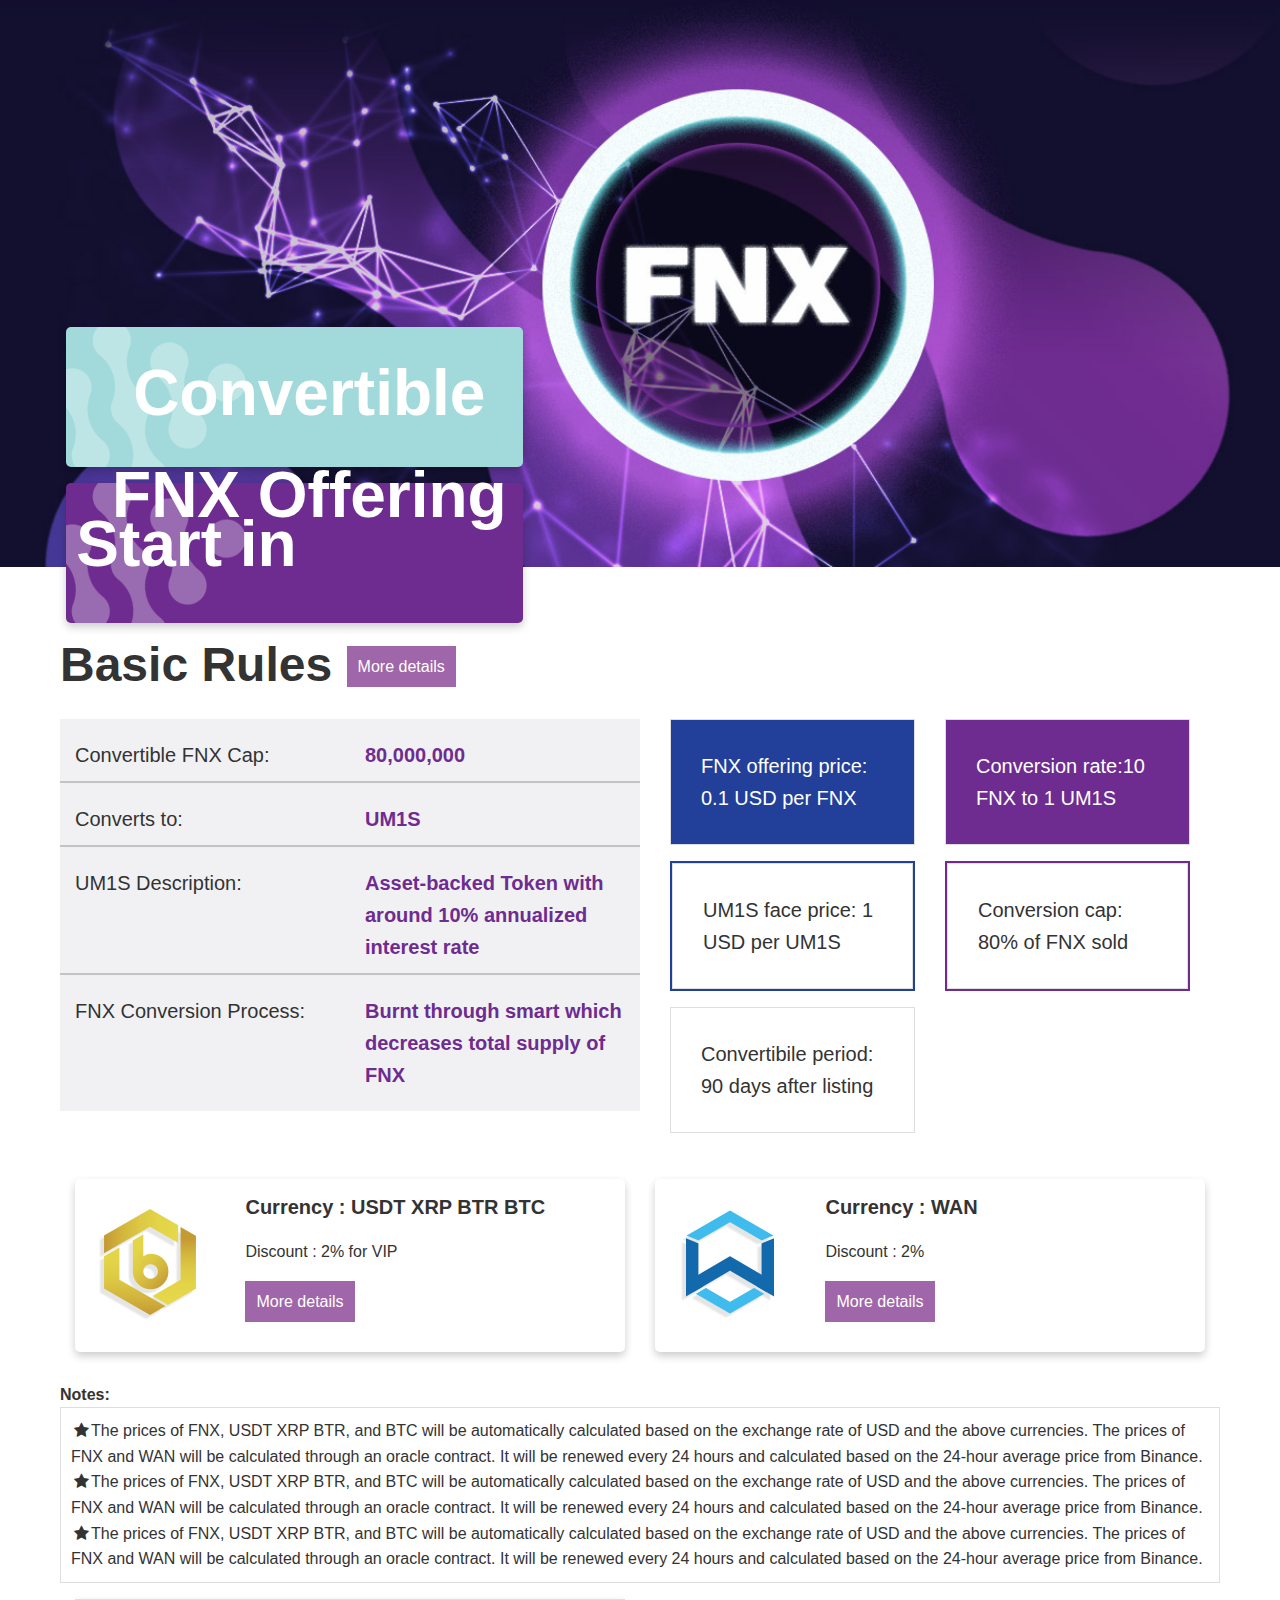
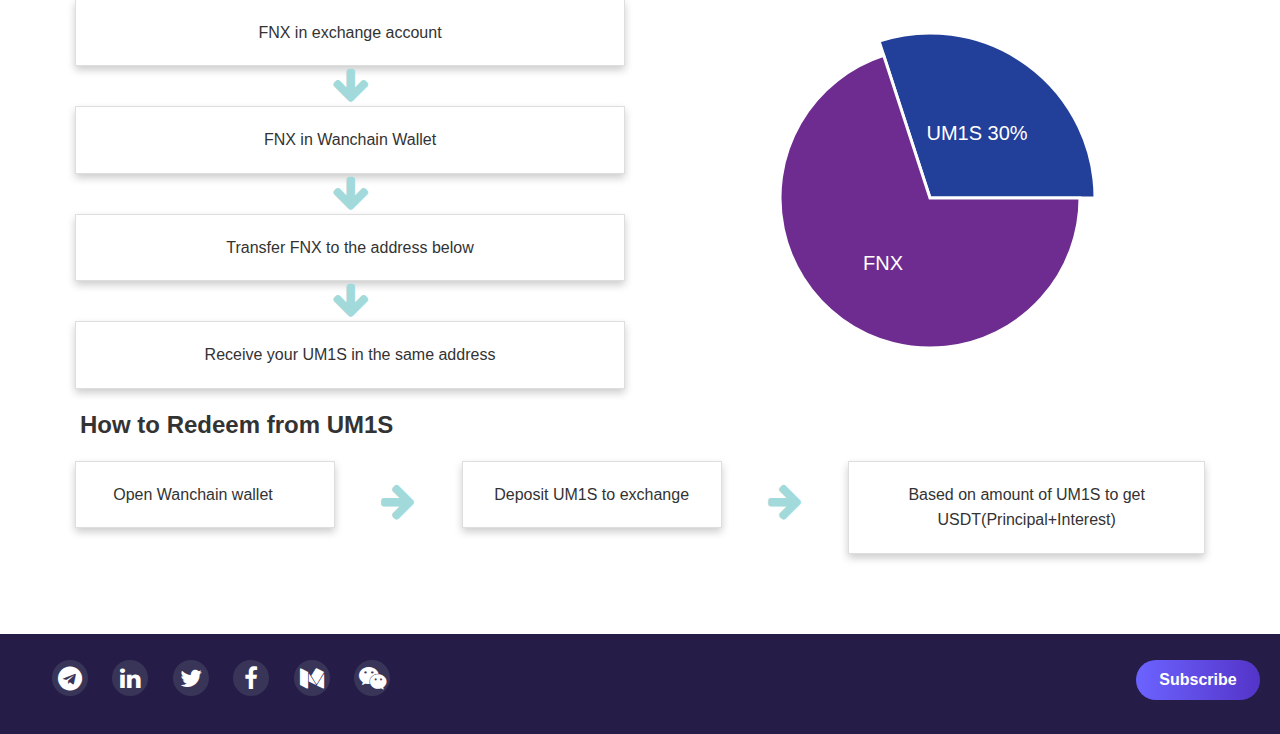
==== icto.html @ cc4f5adf "update" ====
<!DOCTYPE html>
<html lang="en">

<head>
    <meta charset="UTF-8">
    <meta http-equiv="X-UA-Compatible" content="ie=edge">
    <meta name="keywords" content="FinNexus,Defi,Open Finance, FNX" />
    <meta name="viewport"
        content="maximum-scale=1.0,minimum-scale=1.0,user-scalable=0,width=device-width,initial-scale=1.0" />
    <title>ICTO Finnexus</title>
    <link rel="shortcut icon" href="./favicon.ico" type="image/x-icon">
    <link rel="stylesheet" href="./css/amazeui.min.css" />
    <link rel="stylesheet" type="text/css" href="./css/index_icto.css">
    <link rel="stylesheet" href="./css/font-awesome/css/font-awesome.css">

    <script src="./js/jquery.min.js"></script>
    <script src="./js/amazeui.min.js"></script>
    <script type="text/javascript" src="./js/raphael-min.js"></script>
    <script type="text/javascript" src="./js/script.js"></script>
</head>

<body>
    <div class="icto">
        <div class="am-g">
            <img class="am_img" src="./img/banner_icto.jpg" />
            <div class="am-u-sm-6 am_div">
                <div class="am_div2">
                    <img src="./img/Bg_shape_logo.png" />
                    <h1>Convertible FNX Offering</h1>
                </div>
                <ul class=" am-list am-list-static am-list-border am_ul">
                    <img src="./img/Bg_shape_logo.png" />
                    <li>
                        <p>Start in</p>
                        <span id="showtime"></span>
                    </li>
                </ul>
            </div>
        </div>
        <div>
            <div class="am_content">

                <div class="am-g" style="margin-bottom: 30px;">
                    <div class="am_g_h1">
                        <h1>Basic Rules</h1> <button type="button" class="am-btn"
                            style="background-color: #9F66AA; color: #ffffff; padding: 10px;">More details</button>
                    </div>
                    <div class="am-u-sm-6" style="background: #F1F1F3;">
                        <div class="am-g am_g_div">
                            <div class="am-u-sm-6">Convertible FNX Cap: </div>
                            <div class="am-u-sm-6 am_g_div2">80,000,000</div>
                        </div>
                        <div class="am-g am_g_div">
                            <div class="am-u-sm-6">Converts to: </div>
                            <div class="am-u-sm-6 am_g_div2">UM1S</div>
                        </div>
                        <div class="am-g am_g_div">
                            <div class="am-u-sm-6">UM1S Description: </div>
                            <div class="am-u-sm-6 am_g_div2">Asset-backed Token with around 10% annualized
                                interest rate</div>
                        </div>
                        <div class="am-g " style="font-size: 20px;padding-top: 20px; padding-bottom: 20px;">
                            <div class="am-u-sm-6">FNX Conversion Process: </div>
                            <div class="am-u-sm-6 am_g_div2">Burnt through smart which decreases total supply
                                of FNX</div>
                        </div>
                    </div>
                    <div class="am-u-sm-6" style="font-size: 20px;">
                        <div class="am-u-sm-6">
                            <ul class="am-list am-list-static am-list-border">
                                <li style="display: block; padding: 30px; background: #22409A;color: #fff;">FNX offering
                                    price: <span>0.1 USD per
                                        FNX</span></li>
                            </ul>
                            <ul class="am-list am-list-static am-list-border" style="border: 2px solid #22409A;">
                                <li style="display: block; padding: 30px;">UM1S face price: <span>1 USD per UM1S</span>
                                </li>
                            </ul>
                            <ul class="am-list am-list-static am-list-border">
                                <li style="display: block; padding: 30px;">Convertibile period: <span>90 days after
                                        listing</span>
                                </li>
                            </ul>
                        </div>
                        <div class="am-u-sm-6">
                            <ul class="am-list am-list-static am-list-border">
                                <li style="display: block; padding: 30px; background: #6E2C90;color: #fff;">Conversion
                                    rate:<span>10 FNX to 1 UM1S</span>
                                </li>
                            </ul>
                            <ul class="am-list am-list-static am-list-border" style="border: 2px solid #6E2C90;">
                                <li style="display: block; padding: 30px;">Conversion cap: <span>80% of FNX sold</span>
                                </li>
                            </ul>
                        </div>
                    </div>
                </div>

                <div class="am-g" style="margin-bottom: 30px;">
                    <div class="am-u-sm-6">
                        <div class="card">
                            <img src="./img/bitrue_logo.png">
                            <div class="container">
                                <h4 style="font-size: 20px;"><b>Currency : USDT XRP BTR BTC</b></h4>
                                <p>Discount : 2% for VIP</p>
                                <button type="button" class="am-btn"
                                    style="background-color: #9F66AA; color: #ffffff; padding: 10px;">More
                                    details</button>
                            </div>
                        </div>
                    </div>

                    <div class="am-u-sm-6">
                        <div class="card">
                            <img src="./img/wanchainlogo.png">
                            <div class="container">
                                <h4 style="font-size: 20px;"><b>Currency : WAN</b></h4>
                                <p>Discount : 2%</p>
                                <button type="button" class="am-btn"
                                    style="background-color: #9F66AA; color: #ffffff; padding: 10px;">More
                                    details</button>
                            </div>
                        </div>
                    </div>

                </div>

                <ul class="am-list am-list-static am-list-border">
                    <strong>Notes:</strong>
                    <li><i class="am-icon-star am-icon-fw"></i><span>The prices of FNX, USDT XRP BTR, and BTC will be
                            automatically calculated based on the exchange rate of USD and the above currencies. The
                            prices
                            of FNX and WAN will be calculated through an oracle contract. It will be renewed every 24
                            hours
                            and calculated based on the 24-hour average price from Binance.<br /></span>
                        <i class="am-icon-star am-icon-fw"></i><span>The prices of FNX, USDT XRP BTR, and BTC will be
                            automatically calculated based on the exchange rate of USD and the above currencies. The
                            prices
                            of FNX and WAN will be calculated through an oracle contract. It will be renewed every 24
                            hours
                            and calculated based on the 24-hour average price from Binance.<br /></span>
                        <i class="am-icon-star am-icon-fw"></i><span>The prices of FNX, USDT XRP BTR, and BTC will be
                            automatically calculated based on the exchange rate of USD and the above currencies. The
                            prices
                            of FNX and WAN will be calculated through an oracle contract. It will be renewed every 24
                            hours
                            and calculated based on the 24-hour average price from Binance.</span>
                    </li>
                </ul>

                <div class="am-g">
                    <div class="am-u-sm-6">
                        <ul class="am-list am-list-static am-list-border" style="margin: 0;">
                            <li class="div1">FNX in exchange account</li>
                        </ul>
                        <i class="am-icon-arrow-down am-icon-lg div1-i"></i>
                        <ul class="am-list am-list-static am-list-border" style="margin: 0;">
                            <li class="div1">FNX in Wanchain Wallet</li>
                        </ul>
                        <i class="am-icon-arrow-down am-icon-lg div1-i"></i>
                        <ul class="am-list am-list-static am-list-border" style="margin: 0;">
                            <li class="div1">Transfer FNX to the address below</li>
                        </ul>
                        <i class="am-icon-arrow-down am-icon-lg div1-i"></i>
                        <ul class="am-list am-list-static am-list-border" style="margin: 0;">
                            <li class="div1">Receive your UM1S in the same address</li>
                        </ul>
                    </div>
                    <div class="am-u-sm-6">
                        <table>
                            <tbody>
                                <tr>
                                    <th scope="row">UM1S 30%</th>
                                    <td>30%</td>
                                </tr>
                                <tr>
                                    <th scope="row">FNX</th>
                                    <td>70%</td>
                                </tr>
                            </tbody>
                        </table>

                        <div id="holder" style="text-align: center;"></div>
                    </div>
                </div>

                <div class="am-g" style=" padding-bottom: 20px;">
                    <h1 style="padding-left: 20px;">How to Redeem from UM1S</h1>
                    <div class="am-u-sm-3">
                        <ul class="am-list am-list-static am-list-border" style="margin: 0;">
                            <li class="div1">Open Wanchain wallet&ensp;&ensp;&ensp;</li>
                        </ul>
                    </div>
                    <div class="am-u-sm-1">
                        <i class="am-icon-arrow-right am-icon-lg div1-i" style="top: 20px;position: relative;"></i>
                    </div>
                    <div class="am-u-sm-3">
                        <ul class="am-list am-list-static am-list-border" style="margin: 0;">
                            <li class="div1">Deposit UM1S to exchange</li>
                        </ul>
                    </div>
                    <div class="am-u-sm-1">
                        <i class="am-icon-arrow-right am-icon-lg div1-i" style="top: 20px;position: relative;"></i>
                    </div>
                    <div class="am-u-sm-4">
                        <ul class="am-list am-list-static am-list-border" style="margin: 0;">
                            <li class="div1">Based on amount of UM1S to get USDT(Principal+Interest)</li>
                        </ul>
                    </div>
                </div>
            </div>
        </div>

        <!-- footer -->
        <section class="footer" style="border-bottom: 0;">
            <div class="aa7ec1 wrapper" data-class-name="aa7ec1">
                <ul class="left">
                    <li><a href="https://t.me/FinNexusOfficial" target="_blank" rel="noopener noreferrer"><i
                                class="fa fa-telegram"></i></a></li>
                    <li><a href="https://www.linkedin.com/company/finnexus/" target="_blank"
                            rel="noopener noreferrer"><i class="fa fa-linkedin"></i></a></li>
                    <li><a href="https://twitter.com/fin_nexus/" target="_blank" rel="noopener noreferrer"><i
                                class="fa fa-twitter"></i></a></li>
                    <li><a href="https://www.facebook.com/FinNexus/" target="_blank" rel="noopener noreferrer"><i
                                class="fa fa-facebook"></i></a></li>
                    <li><a href="https://medium.com/finnexus/" target="_blank" rel="noopener noreferrer"><i
                                class="fa fa-medium"></i></a></li>
                    <li>
                        <a class="wechat-wrap" href="javascript:;" rel="noopener noreferrer">
                            <i class="fa fa-weixin"></i>
                            <div class="wechat-pop"></div>
                        </a>
                    </li>
                </ul>
                <div class="right subscribe"><a href="https://mailchi.mp/e135a0f4e0d6/insights_summit" target="_blank"
                        disabled><input type="text"
                            placeholder="Please enter the email address"><button>Subscribe</button></a></div>
            </div>
        </section>

    </div>
</body>

<script>
    browserRedirect();

    var div = document.getElementById("showtime");
    setInterval(function () {
        div.innerHTML = showtime();
    }, 1000); //反复执行函数本身
    // $(function () {
    //     $('#my-scrollspy').scrollspy({
    //         animation: 'scale-up',
    //         delay: 500
    //     })
    // });
    // $(function () {
    //     $('#my-scrollspy2').scrollspy({
    //         animation: 'scale-up',
    //         delay: 500
    //     })
    // });
</script>

</html>
---- css/index_icto.css ----
.am_img {
    background-size: cover;
    background-position: 50% 50%;
    width: 100%;
}

.am_div {
    color: #fff;
    position: absolute;
    top: 14%;
    left: 4%;
    width: 38%;
}

.am_div2 {
    background: #A2DADB;
    box-shadow: 0 4px 8px 0 rgba(0, 0, 0, 0.2);
    transition: 0.3s;
    width: 100%;
    border-radius: 5px;
}

.am_div2 h1 {
    font-size: 4em;
    font-weight: 900;
    display: inline-block;
    margin: 0;
    text-align: center;
    position: absolute;
    left: 30px;
    top: 15px;
}

.am_ul {
    font-size: 4em;
    font-weight: 600;
    background: #6E2C90;
    box-shadow: 0 4px 8px 0 rgba(0, 0, 0, 0.2);
    transition: 0.3s;
    width: 100%;
    border-radius: 5px;
}

.am_ul li {
    background: rgba(0, 0, 0, 0) !important;
    border: #fff;
    position: absolute;
    top: 50%;
}

.am_ul li p {
    display: inline-block;
    padding-right: 50px;
}

.am_content {
    box-shadow: 0 4px 8px 0 rgba(0, 0, 0, 0.2), 0 6px 20px 0 rgba(0, 0, 0, 0.19);
    padding: 60px;
}

.am_g_h1 h1 {
    display: inline-block;
    font-size: 3em;
}

.am_g_h1 button {
    background-color: #9F66AA;
    color: #ffffff;
    padding: 10px;
    position: relative;
    top: -10px;
    left: 10px;
}

.am_g_div {
    padding-top: 20px;
    border-bottom: 2px solid #C3C3C3;
    font-size: 20px;
    padding-bottom: 10px;
}

.am_g_div2 {
    color: #6E2C90;
    font-weight: 900;
}

.card {
    box-shadow: 0 4px 8px 0 rgba(0, 0, 0, 0.2);
    transition: 0.3s;
    width: 100%;
    border-radius: 5px;
}

.card:hover {
    box-shadow: 0 8px 16px 0 rgba(0, 0, 0, 0.2);
}

.card img {
    border-radius: 5px 5px 0 0;
    position: relative;
    top: -30px;
}

.card .container {
    padding: 2px 16px;
    display: inline-block;
    position: relative;
    top: 10px;
}

.div1 {
    display: block;
    text-align: center;
    padding: 20px !important;
    box-shadow: 0 4px 8px 0 rgba(0, 0, 0, 0.2);
}

.div1-i {
    color: #A2DADB;
    text-align: center;
    display: block;
}

.footer {
    height: 100px;
    background-color: #251d47;
    border-bottom: 30px solid #151029;
}

.footer .wrapper {
    width: 1280px;
    margin: 0 auto;
    display: -webkit-flex;
    display: flex;
}

.footer .wrapper .left {
    display: block;
    -webkit-flex: 1;
    flex: 1;
    margin-left: 20px;
}

.footer .wrapper .left li {
    display: inline-block;
    margin-top: 26px;
    margin-right: 20px;
}

.footer .wrapper .left li>a {
    display: -webkit-flex;
    display: flex;
    -webkit-justify-content: center;
    justify-content: center;
    -webkit-align-items: center;
    align-items: center;
    background-color: #393558;
    width: 36px;
    text-decoration: none;
    height: 36px;
    border-radius: 100px;
    color: #fff;
}

.footer .wrapper .right.subscribe {
    padding-top: 26px;
    margin-right: 20px;
}

.footer .wrapper .right.subscribe input {
    width: 400px;
    height: 40px;
    text-indent: 20px;
    margin-right: 10px;
    background-color: #39315b;
    border-radius: 20px;
    border: none;
    outline: none;
    font-size: 14px;
    color: #fff;
    letter-spacing: 1px;
    opacity: 0;
}


.footer .wrapper .right.subscribe button {
    width: 124px;
    height: 40px;
    background: linear-gradient(90deg, #6c63ff, #5434c8);
    border-radius: 20px;
    border: none;
    outline: none;
    font-size: 16px;
    font-weight: 600;
    color: #fff;
    cursor: pointer;
}

.footer .wrapper .left li .wechat-wrap {
    position: relative;
}

.footer .wrapper .left li>a i {
    font-size: 24px;
}

.icon-weixin:before {
    content: "\e66a";
}

.footer .wrapper .left li .wechat-pop:after {
    display: block;
    content: "";
    width: 0;
    height: 0;
    border: 8px solid transparent;
    border-top-color: #fff;
    position: absolute;
    left: 50%;
    bottom: -14px;
    margin-left: -8px;
}

.footer .wrapper .left li .wechat-pop {
    display: none;
    width: 120px;
    height: 120px;
    background: #fff url('../img/wx-ewm.jpeg') no-repeat;
    background-size: 120px 120px;
    position: absolute;
    top: -130px;
    left: -42px;
    box-shadow: 0 0 16px rgba(37, 29, 71, .5);
}

.footer .wrapper .left li .wechat-wrap:hover .wechat-pop {
    display: block;
}


.personal-video-centext {
    overflow: hidden;
    /* display: flex;
    display: -webkit-flex; */
    width: 100%;
    border-bottom: #2a2843 1px solid;
    padding-bottom: 10px;
    margin-bottom: 13px;
    padding-left: 50px;
    padding-right: 50px;
}

.personal-video-centext dl {
    width: 30%;
    float: left;
    margin-right: 4%;
}

.personal-video-centext dl dt {
    float: left;
    padding-left: 10%;
}

.personal-video-centext dl dt img {
    display: inline-block;
    width: 100px;
}

.personal-video-centext dl dd {
    float: left;
    padding-left: 20px;
    text-align: -webkit-left;
    text-align: left;
}

.personal-video-centext dl dd h3 {
    color: #1A90FC;
    font-size: 16px;
    font-weight: 600;
    margin: 6px 0 10px 0;
    cursor: pointer;
}

.personal-video-centext dl dd img {
    display: block;
    width: 15px;
    margin: 5px 0;
}

.personal-video-centext dl dd p {
    font-size: 14px;
    font-weight: 600;
}

.personal-video-centext dl dd span {
    display: inline-block;
    font-size: 14px;
    color: #86868e;
    margin-top: 7px;
    width: 195px;
    font-style: italic;
}

#myModal {
    margin-top: 200px;
}

#submit {
    float: right;
    margin-right: 50px;
}

.tip {
    color: black;
    font-size: 12px;
    display: block;
    margin-top: 20px;
    padding: 0 20px;
    margin-bottom: 20px;
    line-height: 1.5;
}

#cancel {
    float: left;
    margin-left: 50px;
}

.video_frame {
    width: 40%;
    height: 500px;
    margin-left: 5%;
}

.video_frame2 {
    width: 60%;
    height: 500px;
    display: block;
    margin: 0 auto;
}
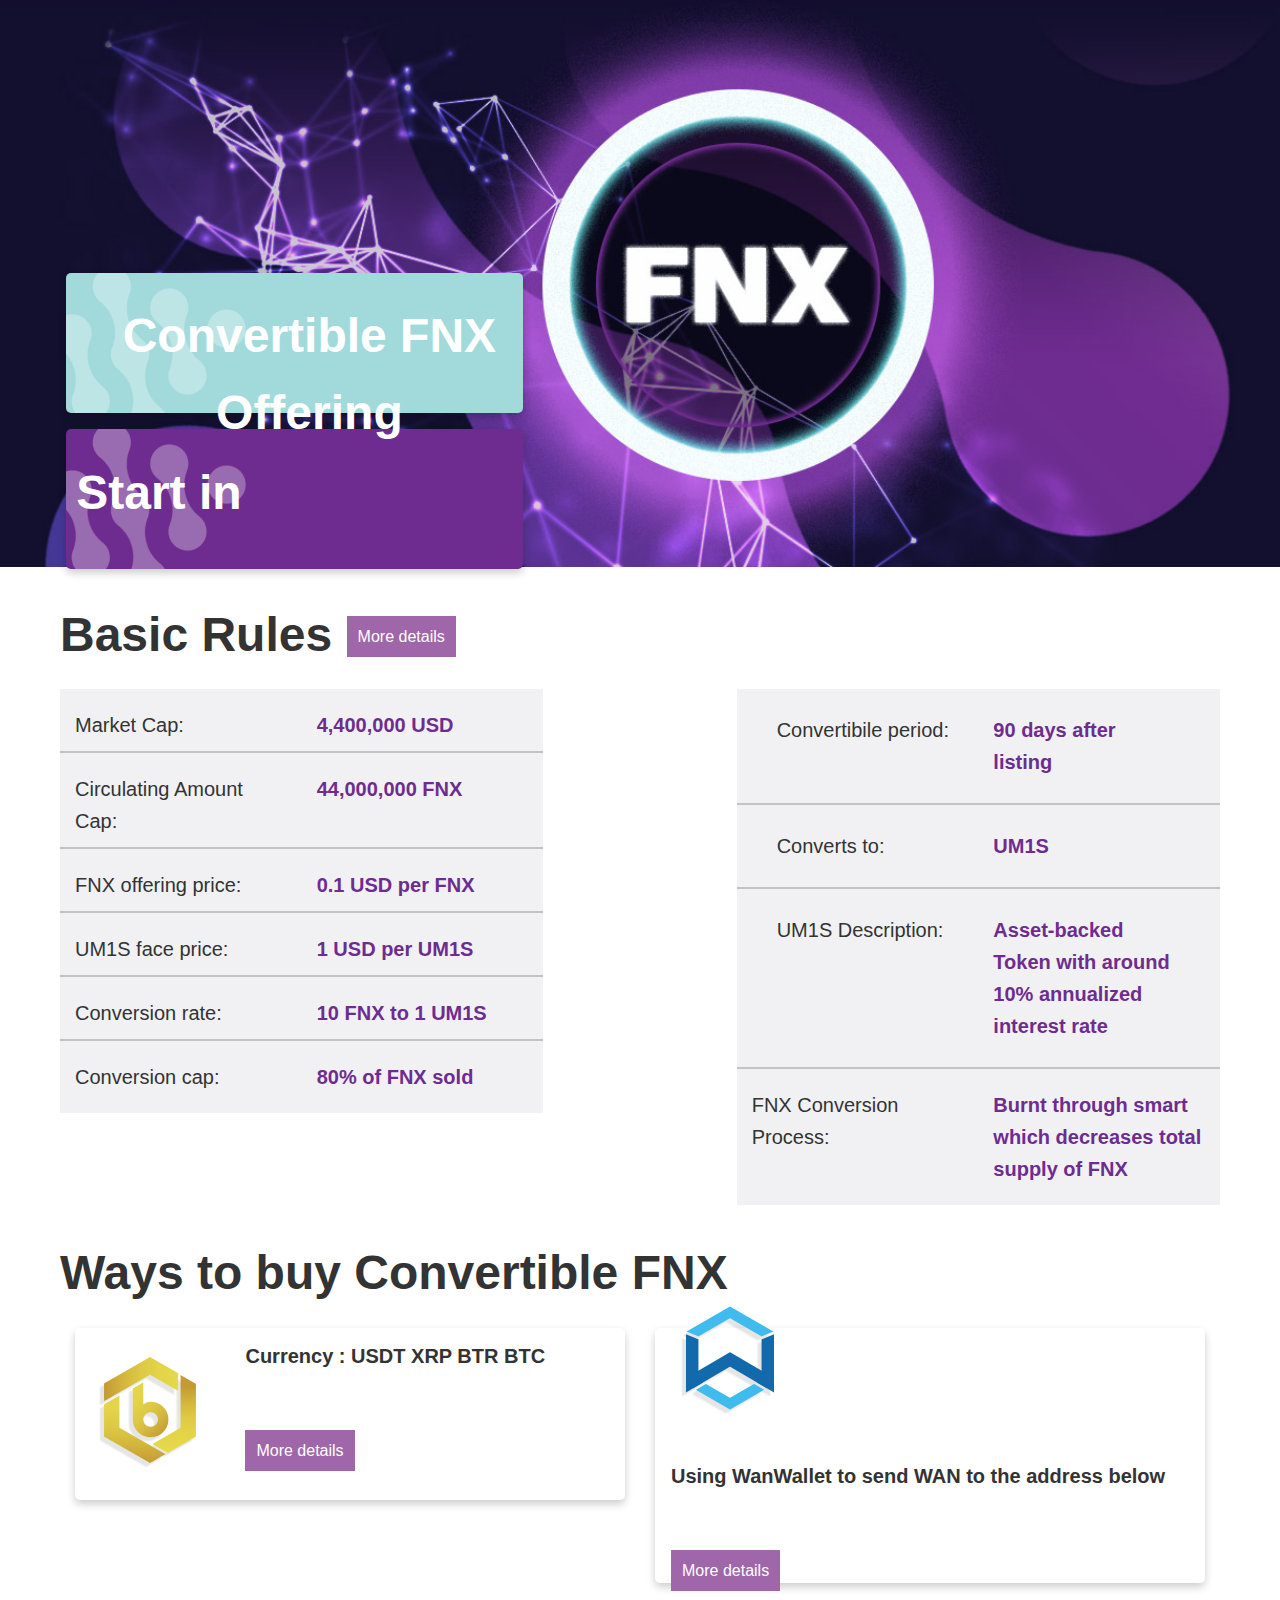
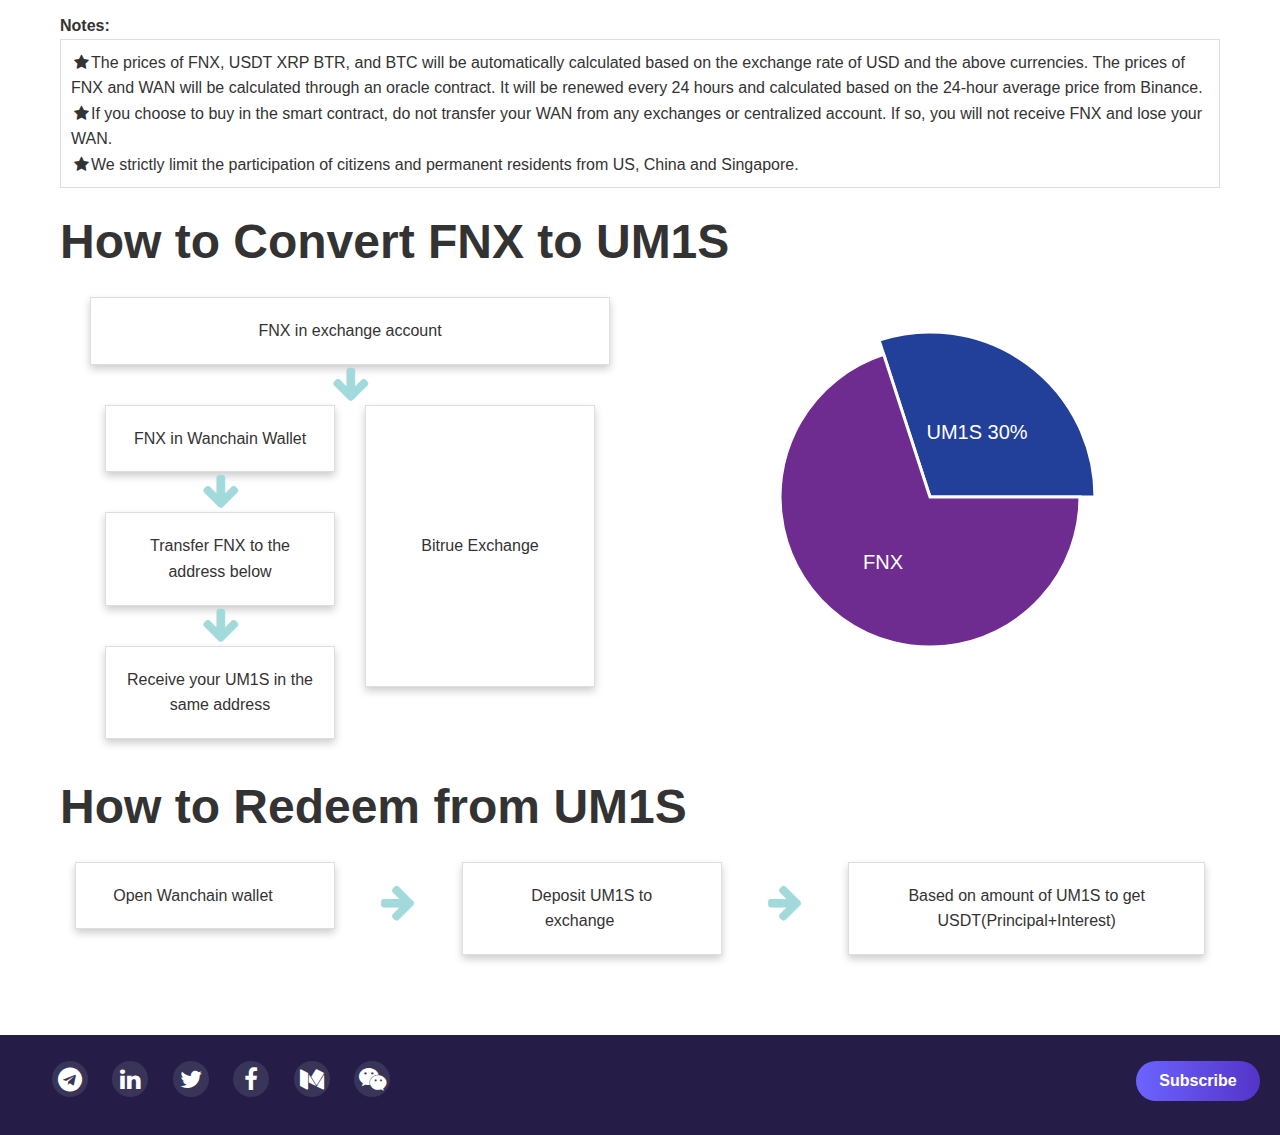
==== commit e4980eda: "update" ====
--- a/icto.html
+++ b/icto.html
@@ -12,15 +12,25 @@
     <link rel="stylesheet" href="./css/amazeui.min.css" />
     <link rel="stylesheet" type="text/css" href="./css/index_icto.css">
     <link rel="stylesheet" href="./css/font-awesome/css/font-awesome.css">
+    <link rel="stylesheet" href="css/jquery.countdown.css" />
+
+    <!--fonts-->
+    <link href='http://fonts.googleapis.com/css?family=Open+Sans:400,700,800,600,300' rel='stylesheet' type='text/css'>
+    <link href='http://fonts.googleapis.com/css?family=Montserrat:400,700' rel='stylesheet' type='text/css'>
+    <!--//fonts-->
 
     <script src="./js/jquery.min.js"></script>
     <script src="./js/amazeui.min.js"></script>
+    <script src="./js/EZView.js"></script>
+    <script src="./js/draggable.js"></script>
     <script type="text/javascript" src="./js/raphael-min.js"></script>
+    <script type="text/javascript" src="./js/icto.js"></script>
+    <script src="js/jquery.countdown.js"></script>
     <script type="text/javascript" src="./js/script.js"></script>
 </head>
 
 <body>
-    <div class="icto">
+    <div>
         <div class="am-g">
             <img class="am_img" src="./img/banner_icto.jpg" />
             <div class="am-u-sm-6 am_div">
@@ -42,59 +52,33 @@
 
                 <div class="am-g" style="margin-bottom: 30px;">
                     <div class="am_g_h1">
-                        <h1>Basic Rules</h1> <button type="button" class="am-btn"
-                            style="background-color: #9F66AA; color: #ffffff; padding: 10px;">More details</button>
+                        <h1>Basic Rules</h1>
+                        <button type="button" class="am-btn"
+                            style="background-color: #9F66AA; color: #ffffff; padding: 10px;"
+                            data-am-modal="{target: '#my-alert', closeViaDimmer: 0, width: 1000, height: 800}">More
+                            details</button>
+
+                        <div class="am-modal am-modal-no-btn" tabindex="-1" id="my-alert">
+                            <div class="am-modal-dialog">
+                                <div class="am-modal-hd">Basic Rules
+                                    <a href="javascript: void(0)" class="am-close am-close-spin"
+                                        data-am-modal-close>&times;</a>
+                                </div>
+                                <div class="am-modal-bd">
+                                    <object data="./pdf/ICTO_en.pdf" type="application/pdf" width="100%" height="700">
+                                        <p>This browsers that do not support PDF embedding:
+                                            <a href="./pdf/ICTO_en.pdf">Download PDF</a>.</p>
+                                    </object>
+                                </div>
+                            </div>
+                        </div>
+
                     </div>
-                    <div class="am-u-sm-6" style="background: #F1F1F3;">
-                        <div class="am-g am_g_div">
-                            <div class="am-u-sm-6">Convertible FNX Cap: </div>
-                            <div class="am-u-sm-6 am_g_div2">80,000,000</div>
-                        </div>
-                        <div class="am-g am_g_div">
-                            <div class="am-u-sm-6">Converts to: </div>
-                            <div class="am-u-sm-6 am_g_div2">UM1S</div>
-                        </div>
-                        <div class="am-g am_g_div">
-                            <div class="am-u-sm-6">UM1S Description: </div>
-                            <div class="am-u-sm-6 am_g_div2">Asset-backed Token with around 10% annualized
-                                interest rate</div>
-                        </div>
-                        <div class="am-g " style="font-size: 20px;padding-top: 20px; padding-bottom: 20px;">
-                            <div class="am-u-sm-6">FNX Conversion Process: </div>
-                            <div class="am-u-sm-6 am_g_div2">Burnt through smart which decreases total supply
-                                of FNX</div>
-                        </div>
-                    </div>
-                    <div class="am-u-sm-6" style="font-size: 20px;">
-                        <div class="am-u-sm-6">
-                            <ul class="am-list am-list-static am-list-border">
-                                <li style="display: block; padding: 30px; background: #22409A;color: #fff;">FNX offering
-                                    price: <span>0.1 USD per
-                                        FNX</span></li>
-                            </ul>
-                            <ul class="am-list am-list-static am-list-border" style="border: 2px solid #22409A;">
-                                <li style="display: block; padding: 30px;">UM1S face price: <span>1 USD per UM1S</span>
-                                </li>
-                            </ul>
-                            <ul class="am-list am-list-static am-list-border">
-                                <li style="display: block; padding: 30px;">Convertibile period: <span>90 days after
-                                        listing</span>
-                                </li>
-                            </ul>
-                        </div>
-                        <div class="am-u-sm-6">
-                            <ul class="am-list am-list-static am-list-border">
-                                <li style="display: block; padding: 30px; background: #6E2C90;color: #fff;">Conversion
-                                    rate:<span>10 FNX to 1 UM1S</span>
-                                </li>
-                            </ul>
-                            <ul class="am-list am-list-static am-list-border" style="border: 2px solid #6E2C90;">
-                                <li style="display: block; padding: 30px;">Conversion cap: <span>80% of FNX sold</span>
-                                </li>
-                            </ul>
-                        </div>
-                    </div>
+                    <div class="am-u-sm-5" style="background: #F1F1F3;" id="rules"></div>
+                    <div class="am-u-sm-5" style="background: #F1F1F3;" id="lists"></div>
                 </div>
+
+                <h1 style="display: inline-block;font-size: 3em;margin-top: 0;">Ways to buy Convertible FNX</h1>
 
                 <div class="am-g" style="margin-bottom: 30px;">
                     <div class="am-u-sm-6">
@@ -102,10 +86,10 @@
                             <img src="./img/bitrue_logo.png">
                             <div class="container">
                                 <h4 style="font-size: 20px;"><b>Currency : USDT XRP BTR BTC</b></h4>
-                                <p>Discount : 2% for VIP</p>
-                                <button type="button" class="am-btn"
+                                <p style="opacity: 0;">Discount : 2% for VIP</p>
+                                <a type="button" href="https://www.baidu.com" target="_blank" class="am-btn"
                                     style="background-color: #9F66AA; color: #ffffff; padding: 10px;">More
-                                    details</button>
+                                    details</a>
                             </div>
                         </div>
                     </div>
@@ -114,99 +98,56 @@
                         <div class="card">
                             <img src="./img/wanchainlogo.png">
                             <div class="container">
-                                <h4 style="font-size: 20px;"><b>Currency : WAN</b></h4>
-                                <p>Discount : 2%</p>
-                                <button type="button" class="am-btn"
-                                    style="background-color: #9F66AA; color: #ffffff; padding: 10px;">More
-                                    details</button>
+                                <h4 style="font-size: 20px;">
+                                    <b>Using WanWallet to send WAN to the address below</b>
+                                </h4>
+                                <p style="opacity: 0;">Discount : 2%</p>
+                                <button type="button" class="am-btn" id="doc-single-toggle"
+                                    style="background-color: #9F66AA; color: #ffffff; padding: 10px;"
+                                    data-am-popover="{theme:'primary',content: '<b>Open Wanchain Wallet → Choose your WAN account → Send Transaction to the smart contract address below</b><br/>Address: 0x0000000000000000000000000000000000'}">
+                                    More details</button>
                             </div>
                         </div>
                     </div>
 
                 </div>
 
-                <ul class="am-list am-list-static am-list-border">
-                    <strong>Notes:</strong>
-                    <li><i class="am-icon-star am-icon-fw"></i><span>The prices of FNX, USDT XRP BTR, and BTC will be
-                            automatically calculated based on the exchange rate of USD and the above currencies. The
-                            prices
-                            of FNX and WAN will be calculated through an oracle contract. It will be renewed every 24
-                            hours
-                            and calculated based on the 24-hour average price from Binance.<br /></span>
-                        <i class="am-icon-star am-icon-fw"></i><span>The prices of FNX, USDT XRP BTR, and BTC will be
-                            automatically calculated based on the exchange rate of USD and the above currencies. The
-                            prices
-                            of FNX and WAN will be calculated through an oracle contract. It will be renewed every 24
-                            hours
-                            and calculated based on the 24-hour average price from Binance.<br /></span>
-                        <i class="am-icon-star am-icon-fw"></i><span>The prices of FNX, USDT XRP BTR, and BTC will be
-                            automatically calculated based on the exchange rate of USD and the above currencies. The
-                            prices
-                            of FNX and WAN will be calculated through an oracle contract. It will be renewed every 24
-                            hours
-                            and calculated based on the 24-hour average price from Binance.</span>
-                    </li>
+                <ul class="am-list am-list-static am-list-border" id="notes">
+                    <strong></strong>
                 </ul>
 
+                <h1 style="display: inline-block;font-size: 3em;margin-top: 0;">How to Convert FNX to UM1S</h1>
                 <div class="am-g">
                     <div class="am-u-sm-6">
-                        <ul class="am-list am-list-static am-list-border" style="margin: 0;">
-                            <li class="div1">FNX in exchange account</li>
-                        </ul>
-                        <i class="am-icon-arrow-down am-icon-lg div1-i"></i>
-                        <ul class="am-list am-list-static am-list-border" style="margin: 0;">
-                            <li class="div1">FNX in Wanchain Wallet</li>
-                        </ul>
-                        <i class="am-icon-arrow-down am-icon-lg div1-i"></i>
-                        <ul class="am-list am-list-static am-list-border" style="margin: 0;">
-                            <li class="div1">Transfer FNX to the address below</li>
-                        </ul>
-                        <i class="am-icon-arrow-down am-icon-lg div1-i"></i>
-                        <ul class="am-list am-list-static am-list-border" style="margin: 0;">
-                            <li class="div1">Receive your UM1S in the same address</li>
-                        </ul>
+                        <div class="am-u-sm-12">
+                            <ul class="am-list am-list-static am-list-border" style="margin: 0;">
+                                <li class="div1">
+                                    FNX in exchange account
+                                </li>
+                            </ul>
+                            <i class="am-icon-arrow-down am-icon-lg div1-i"></i>
+                            <div class="am-u-sm-6" id="exchange"></div>
+                            <div class="am-u-sm-6">
+                                <ul class="am-list am-list-static am-list-border" style="margin: 0;">
+                                    <li class="div1" style="line-height: 15;">
+                                        Bitrue Exchange
+                                    </li>
+                                </ul>
+                            </div>
+                        </div>
                     </div>
+
                     <div class="am-u-sm-6">
                         <table>
-                            <tbody>
-                                <tr>
-                                    <th scope="row">UM1S 30%</th>
-                                    <td>30%</td>
-                                </tr>
-                                <tr>
-                                    <th scope="row">FNX</th>
-                                    <td>70%</td>
-                                </tr>
-                            </tbody>
+                            <tbody id="tbody"></tbody>
                         </table>
 
                         <div id="holder" style="text-align: center;"></div>
                     </div>
                 </div>
 
-                <div class="am-g" style=" padding-bottom: 20px;">
-                    <h1 style="padding-left: 20px;">How to Redeem from UM1S</h1>
-                    <div class="am-u-sm-3">
-                        <ul class="am-list am-list-static am-list-border" style="margin: 0;">
-                            <li class="div1">Open Wanchain wallet&ensp;&ensp;&ensp;</li>
-                        </ul>
-                    </div>
-                    <div class="am-u-sm-1">
-                        <i class="am-icon-arrow-right am-icon-lg div1-i" style="top: 20px;position: relative;"></i>
-                    </div>
-                    <div class="am-u-sm-3">
-                        <ul class="am-list am-list-static am-list-border" style="margin: 0;">
-                            <li class="div1">Deposit UM1S to exchange</li>
-                        </ul>
-                    </div>
-                    <div class="am-u-sm-1">
-                        <i class="am-icon-arrow-right am-icon-lg div1-i" style="top: 20px;position: relative;"></i>
-                    </div>
-                    <div class="am-u-sm-4">
-                        <ul class="am-list am-list-static am-list-border" style="margin: 0;">
-                            <li class="div1">Based on amount of UM1S to get USDT(Principal+Interest)</li>
-                        </ul>
-                    </div>
+                <div class="am-g" style=" padding-bottom: 20px; padding-top: 30px;" id="icto_last">
+                    <h1 style="font-size: 3em;margin-top: 0;"></h1>
                 </div>
             </div>
         </div>
@@ -248,18 +189,6 @@
     setInterval(function () {
         div.innerHTML = showtime();
     }, 1000); //反复执行函数本身
-    // $(function () {
-    //     $('#my-scrollspy').scrollspy({
-    //         animation: 'scale-up',
-    //         delay: 500
-    //     })
-    // });
-    // $(function () {
-    //     $('#my-scrollspy2').scrollspy({
-    //         animation: 'scale-up',
-    //         delay: 500
-    //     })
-    // });
 </script>
 
 </html>--- a/css/index_icto.css
+++ b/css/index_icto.css
@@ -1,3 +1,18 @@
+.am-dimmer-active {
+    overflow: hidden;
+}
+
+.am-dimmer {
+    position: fixed;
+    right: 0;
+    bottom: 0;
+    width: 100%;
+    height: 100%;
+    background-color: rgba(0, 0, 0, .6);
+    z-index: 1100;
+    opacity: 1;
+}
+
 .am_img {
     background-size: cover;
     background-position: 50% 50%;
@@ -7,7 +22,7 @@
 .am_div {
     color: #fff;
     position: absolute;
-    top: 14%;
+    top: 10%;
     left: 4%;
     width: 38%;
 }
@@ -21,18 +36,18 @@
 }
 
 .am_div2 h1 {
-    font-size: 4em;
+    font-size: 3em;
     font-weight: 900;
     display: inline-block;
     margin: 0;
     text-align: center;
     position: absolute;
     left: 30px;
-    top: 15px;
+    top: 8%;
 }
 
 .am_ul {
-    font-size: 4em;
+    font-size: 3em;
     font-weight: 600;
     background: #6E2C90;
     box-shadow: 0 4px 8px 0 rgba(0, 0, 0, 0.2);
@@ -45,7 +60,7 @@
     background: rgba(0, 0, 0, 0) !important;
     border: #fff;
     position: absolute;
-    top: 50%;
+    top: 55%;
 }
 
 .am_ul li p {
@@ -56,6 +71,7 @@
 .am_content {
     box-shadow: 0 4px 8px 0 rgba(0, 0, 0, 0.2), 0 6px 20px 0 rgba(0, 0, 0, 0.19);
     padding: 60px;
+    padding-top: 30px;
 }
 
 .am_g_h1 h1 {
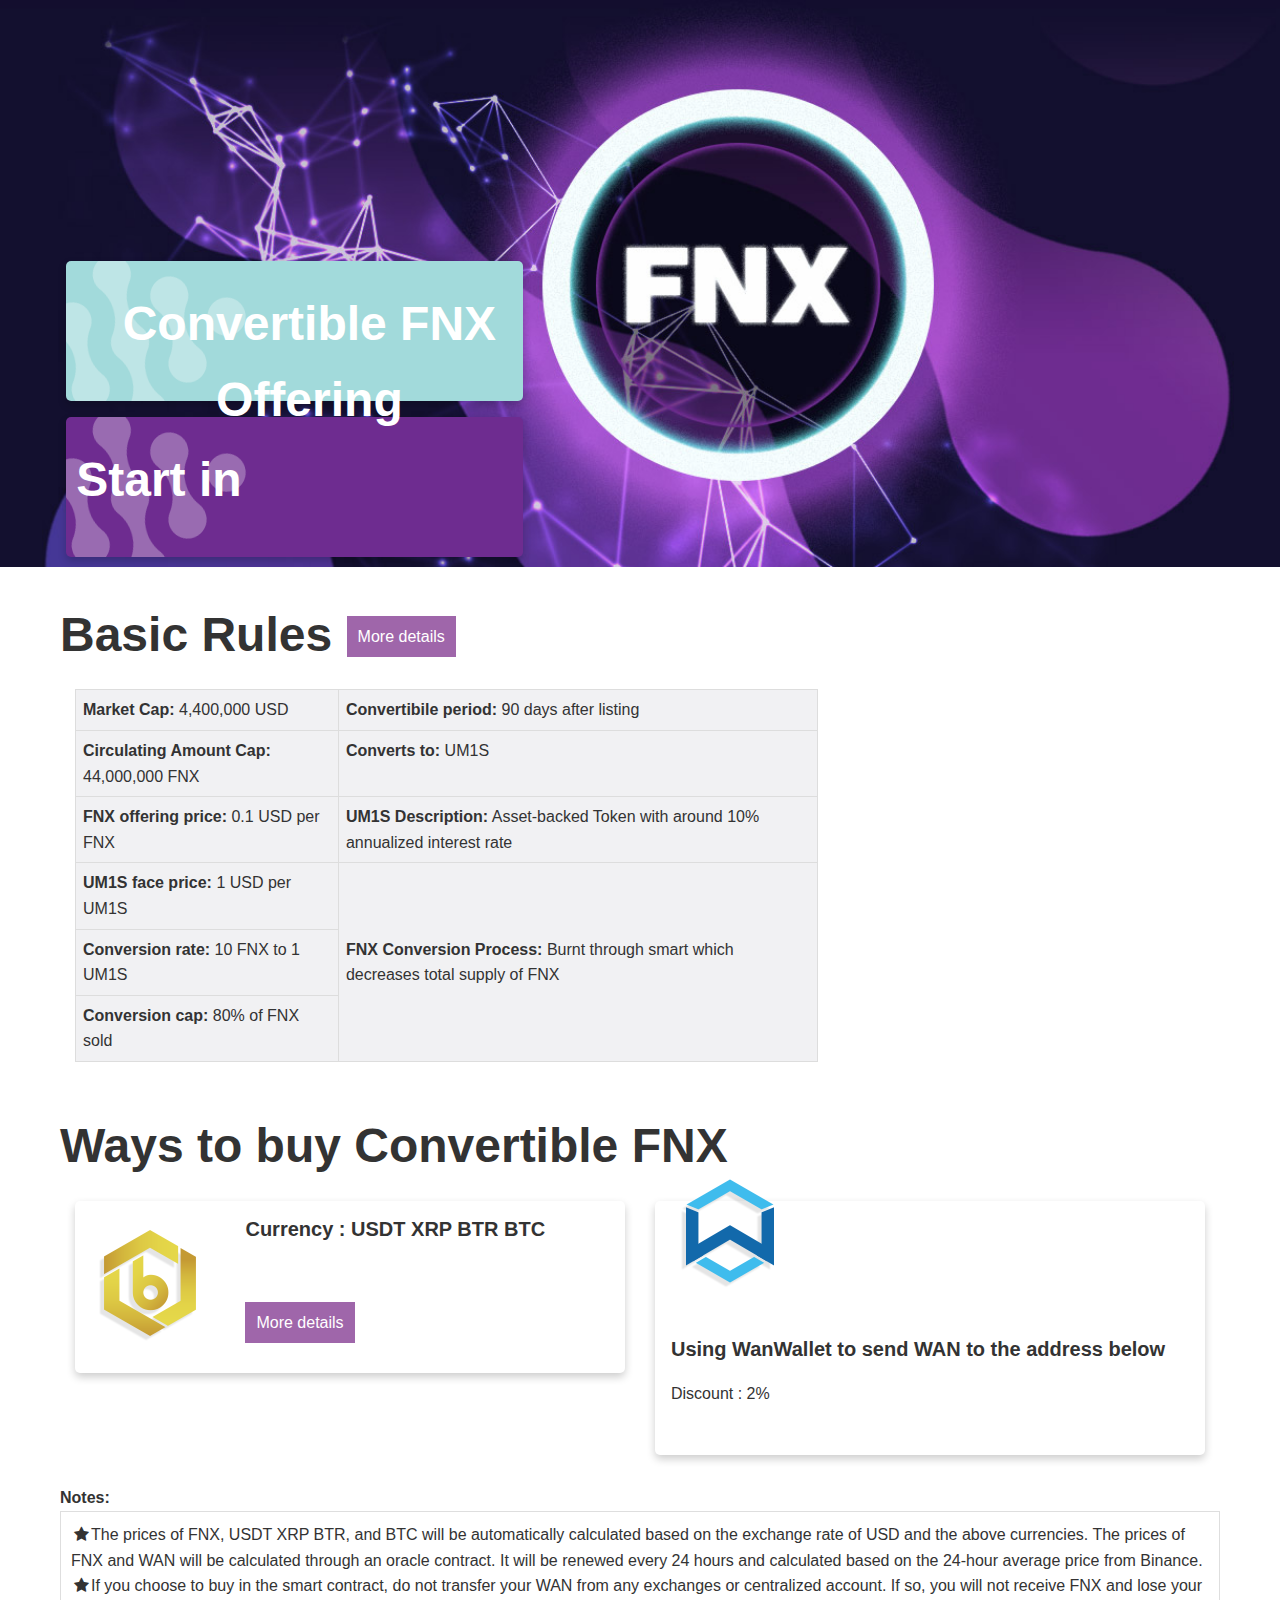
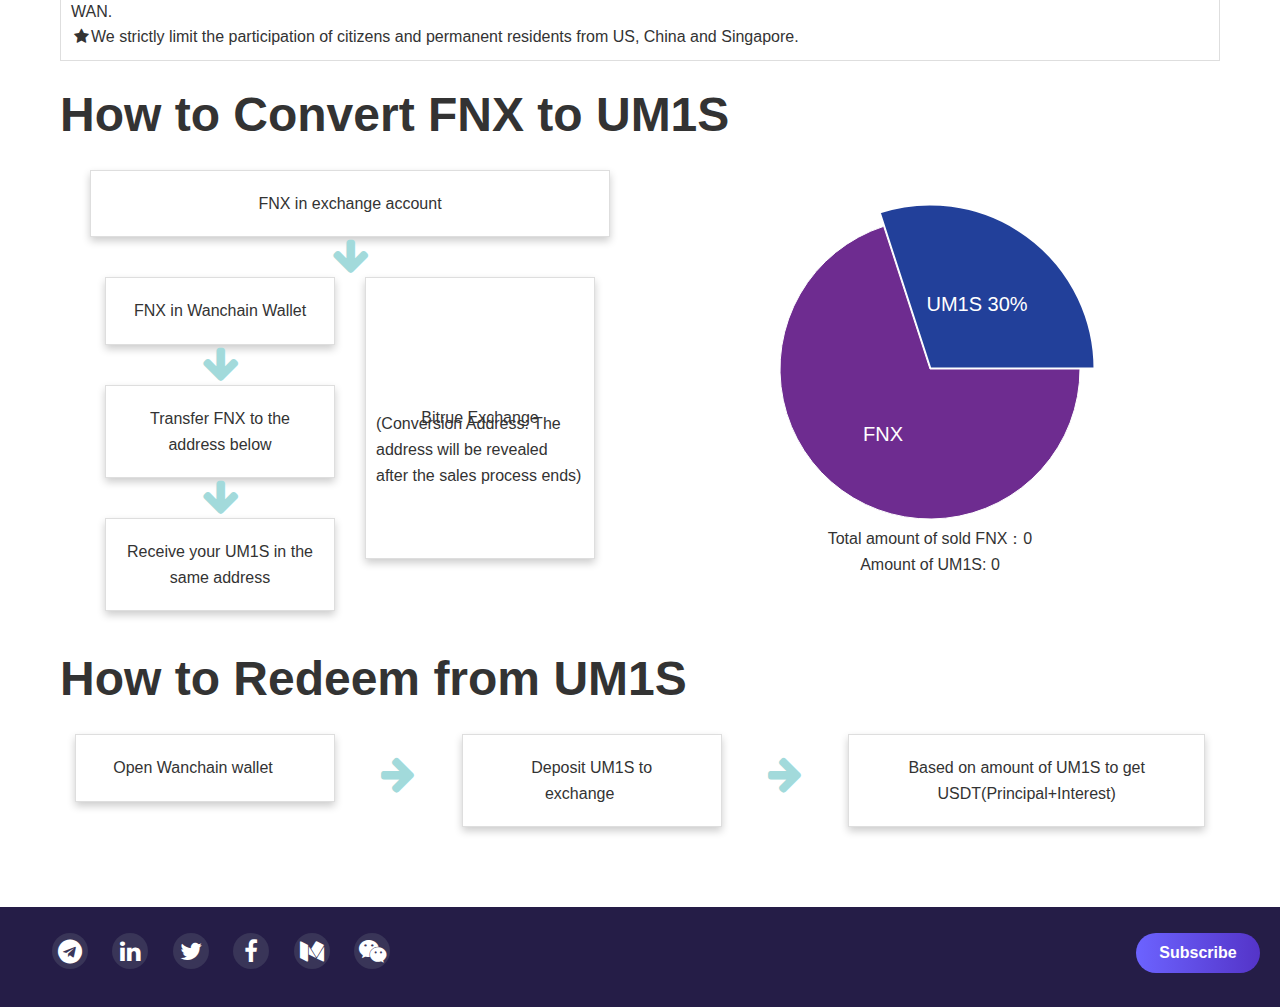
==== commit 29746039: "update" ====
--- a/icto.html
+++ b/icto.html
@@ -12,20 +12,16 @@
     <link rel="stylesheet" href="./css/amazeui.min.css" />
     <link rel="stylesheet" type="text/css" href="./css/index_icto.css">
     <link rel="stylesheet" href="./css/font-awesome/css/font-awesome.css">
-    <link rel="stylesheet" href="css/jquery.countdown.css" />
 
     <!--fonts-->
-    <link href='http://fonts.googleapis.com/css?family=Open+Sans:400,700,800,600,300' rel='stylesheet' type='text/css'>
-    <link href='http://fonts.googleapis.com/css?family=Montserrat:400,700' rel='stylesheet' type='text/css'>
+    <link href='https://fonts.googleapis.com/css?family=Open+Sans:400,700,800,600,300' rel='stylesheet' type='text/css'>
+    <link href='https://fonts.googleapis.com/css?family=Montserrat:400,700' rel='stylesheet' type='text/css'>
     <!--//fonts-->
 
     <script src="./js/jquery.min.js"></script>
     <script src="./js/amazeui.min.js"></script>
-    <script src="./js/EZView.js"></script>
-    <script src="./js/draggable.js"></script>
     <script type="text/javascript" src="./js/raphael-min.js"></script>
     <script type="text/javascript" src="./js/icto.js"></script>
-    <script src="js/jquery.countdown.js"></script>
     <script type="text/javascript" src="./js/script.js"></script>
 </head>
 
@@ -74,8 +70,43 @@
                         </div>
 
                     </div>
-                    <div class="am-u-sm-5" style="background: #F1F1F3;" id="rules"></div>
-                    <div class="am-u-sm-5" style="background: #F1F1F3;" id="lists"></div>
+                    <!-- <div class="am-u-sm-5" style="background: #F1F1F3;" id="rules"></div>
+                    <div class="am-u-sm-5" style="background: #F1F1F3;" id="lists"></div> -->
+                    <div class="am-u-sm-8">
+                        <table class="am-table am-table-bordered am-table-centered" style="background: #F1F1F3;">
+                            <tr>
+                                <td style="text-align: left;"><strong>Market Cap:</strong> 4,400,000 USD</td>
+                                <td style="text-align: left;"><strong>Convertibile period:</strong> 90 days after
+                                    listing
+                                </td>
+                            </tr>
+                            <tr>
+                                <td style="text-align: left;"><strong>Circulating Amount Cap:</strong> 44,000,000 FNX
+                                </td>
+                                <td style="text-align: left;"><strong>Converts to:</strong> UM1S</td>
+                            </tr>
+                            <tr>
+                                <td style="text-align: left;"><strong>FNX offering price:</strong> 0.1 USD per FNX</td>
+                                <td style="text-align: left;"><strong>UM1S Description:</strong> Asset-backed Token with
+                                    around 10%
+                                    annualized interest rate</td>
+                            </tr>
+                            <tr>
+                                <td style="text-align: left;"><strong>UM1S face price:</strong> 1 USD per UM1S</td>
+                                <td style="text-align: left;" rowspan="3" class="am-text-middle"><strong>FNX Conversion
+                                        Process:</strong>
+                                    Burnt through smart which
+                                    decreases total supply of FNX</td>
+                            </tr>
+                            <tr>
+                                <td style="text-align: left;"><strong>Conversion rate:</strong> 10 FNX to 1 UM1S</td>
+                            </tr>
+                            <tr>
+                                <td style="text-align: left;"><strong>Conversion cap:</strong> 80% of FNX sold</td>
+                            </tr>
+                        </table>
+                    </div>
+
                 </div>
 
                 <h1 style="display: inline-block;font-size: 3em;margin-top: 0;">Ways to buy Convertible FNX</h1>
@@ -87,7 +118,7 @@
                             <div class="container">
                                 <h4 style="font-size: 20px;"><b>Currency : USDT XRP BTR BTC</b></h4>
                                 <p style="opacity: 0;">Discount : 2% for VIP</p>
-                                <a type="button" href="https://www.baidu.com" target="_blank" class="am-btn"
+                                <a type="button" href="https://www.bitrue.com/act/fnx" target="_blank" class="am-btn"
                                     style="background-color: #9F66AA; color: #ffffff; padding: 10px;">More
                                     details</a>
                             </div>
@@ -101,9 +132,9 @@
                                 <h4 style="font-size: 20px;">
                                     <b>Using WanWallet to send WAN to the address below</b>
                                 </h4>
-                                <p style="opacity: 0;">Discount : 2%</p>
+                                <p>Discount : 2%</p>
                                 <button type="button" class="am-btn" id="doc-single-toggle"
-                                    style="background-color: #9F66AA; color: #ffffff; padding: 10px;"
+                                    style="opacity: 0; background-color: #9F66AA; color: #ffffff; padding: 10px;"
                                     data-am-popover="{theme:'primary',content: '<b>Open Wanchain Wallet → Choose your WAN account → Send Transaction to the smart contract address below</b><br/>Address: 0x0000000000000000000000000000000000'}">
                                     More details</button>
                             </div>
@@ -132,17 +163,27 @@
                                     <li class="div1" style="line-height: 15;">
                                         Bitrue Exchange
                                     </li>
+                                    <span style="position: absolute;bottom: 25%;left: 10%;right: 10%;">(Conversion
+                                        Address: The address will be revealed after the sales
+                                        process ends)</span>
                                 </ul>
                             </div>
                         </div>
                     </div>
 
                     <div class="am-u-sm-6">
-                        <table>
+                        <table id="rates">
                             <tbody id="tbody"></tbody>
                         </table>
 
-                        <div id="holder" style="text-align: center;"></div>
+                        <div id="holder" style="text-align: center;">
+                            <div class="am-g">
+                                <div class="am-u-lg-12" style="position: absolute; bottom: 0;">
+                                    <span class="am-show-lg-only">Total amount of sold FNX：0</span>
+                                    <span class="am-show-lg-only">Amount of UM1S: 0</span>
+                                </div>
+                            </div>
+                        </div>
                     </div>
                 </div>
 
